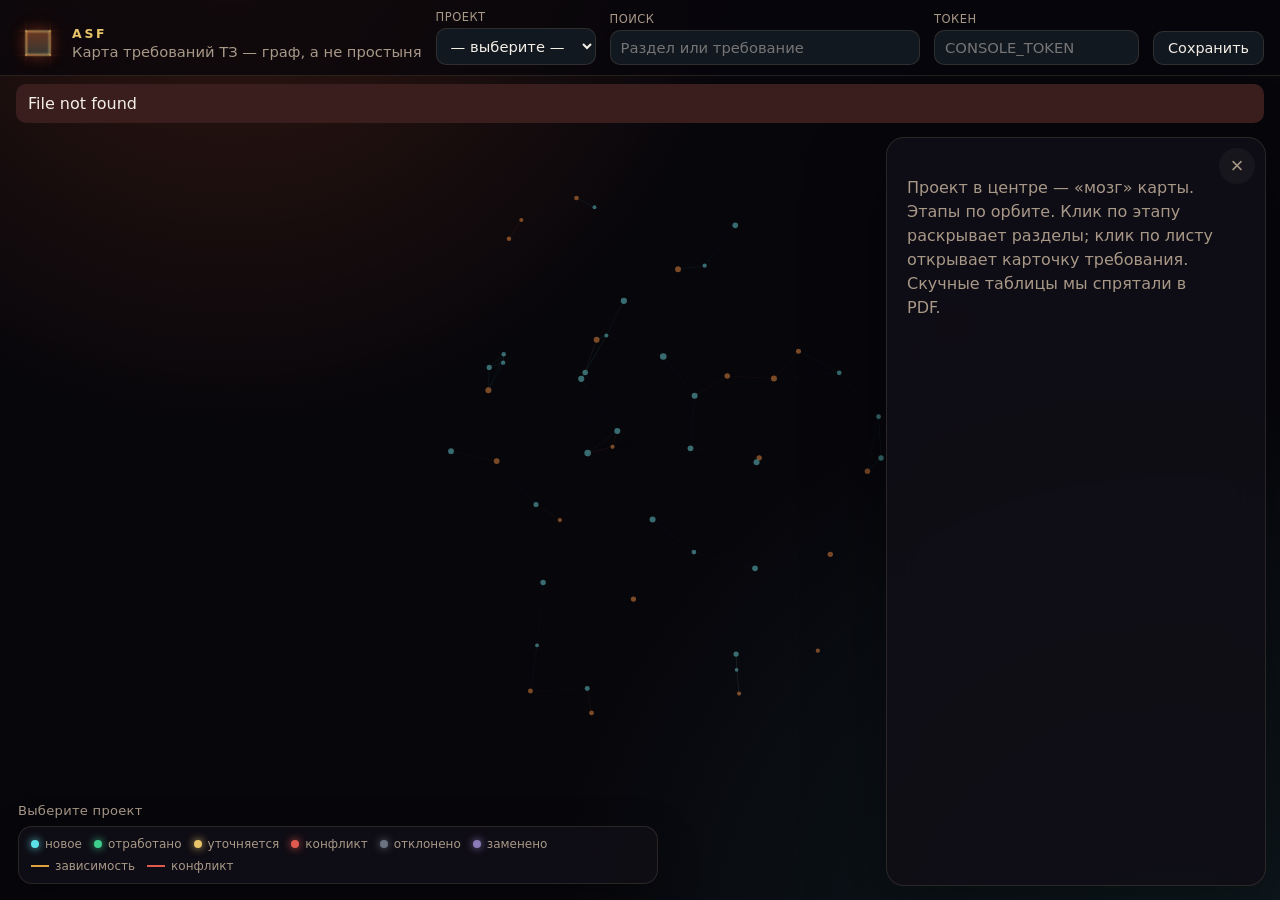
==== apps/console/index.html @ aa788b76 "Ship MVP Discovery, Mini App, and owner TZ console. Co-authored-by: Cursor <cursoragent@cursor.com>" ====
<!DOCTYPE html>
<html lang="ru">
<head>
  <meta charset="UTF-8" />
  <meta name="viewport" content="width=device-width, initial-scale=1" />
  <title>ASF — Консоль ТЗ</title>
  <link rel="stylesheet" href="./styles.css?v=12" />
  <script src="./vendor/vis-network.min.js"></script>
</head>
<body>
  <canvas id="foundry-field" class="foundry-field" aria-hidden="true"></canvas>
  <a class="skip" href="#graph">К карте</a>
  <header class="top">
    <div class="brand-block">
      <div class="foundry-core mini" aria-hidden="true">
        <div class="foundry-cube">
          <i class="f"></i><i class="bk"></i><i class="l"></i><i class="r"></i><i class="u"></i><i class="d"></i>
        </div>
      </div>
      <div>
        <div class="brand">ASF</div>
        <div class="sub">Карта требований ТЗ — граф, а не простыня</div>
      </div>
    </div>
    <label class="field inline">
      Проект
      <select id="project-select">
        <option value="">— выберите —</option>
      </select>
    </label>
    <label class="field inline search-field">
      Поиск
      <input id="graph-search" type="search" placeholder="Раздел или требование" autocomplete="off" />
    </label>
    <label class="field inline token-field">
      Токен
      <input id="console-token" type="password" autocomplete="off" placeholder="CONSOLE_TOKEN" />
    </label>
    <button type="button" id="token-save" class="btn">Сохранить</button>
  </header>

  <div id="auth-banner" class="banner hidden">Нужен CONSOLE_TOKEN. Вставьте его в шапку и сохраните.</div>
  <div id="error-banner" class="banner error hidden"></div>

  <main class="map">
    <div id="graph" class="graph"></div>
    <div class="hud" id="hud">
      <div id="hud-stats" class="hud-stats">Выберите проект</div>
      <div class="legend" aria-label="Легенда">
        <span class="lg"><i class="dot new"></i> новое</span>
        <span class="lg"><i class="dot processed"></i> отработано</span>
        <span class="lg"><i class="dot needs_clarification"></i> уточняется</span>
        <span class="lg"><i class="dot conflict"></i> конфликт</span>
        <span class="lg"><i class="dot rejected"></i> отклонено</span>
        <span class="lg"><i class="dot superseded"></i> заменено</span>
        <span class="lg edge"><i class="line dep"></i> зависимость</span>
        <span class="lg edge"><i class="line conf"></i> конфликт</span>
      </div>
    </div>
    <aside id="panel" class="sheet">
      <button type="button" id="panel-close" class="sheet-close" title="К обзору проекта">×</button>
      <p class="hint" id="panel-hint">Проект в центре — «мозг» карты. Этапы по орбите. Клик по этапу раскрывает разделы; клик по листу открывает карточку требования. Скучные таблицы мы спрятали в PDF.</p>
      <div id="panel-body" class="hidden"></div>
    </aside>
  </main>

  <script src="./foundry.js?v=12"></script>
  <script src="./app.js?v=13"></script>
</body>
</html>
---- apps/console/styles.css ----
:root {
  --bg: #07060b;
  --panel: rgba(16, 14, 22, 0.88);
  --text: #f4efe6;
  --muted: #a89888;
  --accent: #e8c36a;
  --accent-2: #5ce1e6;
  --ember: #ff6b2c;
  --line: rgba(255, 214, 160, 0.12);
  --radius: 18px;
  --control: 10px;
  --ring: #5ce1e6;
  --ease: cubic-bezier(0.16, 1, 0.3, 1);
  --new: #5ce1e6;
  --processed: #3ecf8e;
  --needs_clarification: #e8c36a;
  --conflict: #e05a4f;
  --rejected: #6b7380;
  --superseded: #8b7bb8;
  --struct: #4b5a6a;
  --dep: #e4a23c;
  color-scheme: dark;
  font-family: "Segoe UI", "SF Pro Text", system-ui, sans-serif;
}

* { box-sizing: border-box; }

html, body {
  margin: 0;
  background:
    radial-gradient(circle at 18% -10%, rgba(255, 107, 44, 0.18), transparent 36%),
    radial-gradient(circle at 92% 110%, rgba(92, 225, 230, 0.1), transparent 42%),
    var(--bg);
  color: var(--text);
  height: 100%;
  min-height: 100vh;
  display: flex;
  flex-direction: column;
}

.foundry-field {
  position: fixed;
  inset: 0;
  width: 100%;
  height: 100%;
  z-index: 0;
  pointer-events: none;
  opacity: 0.55;
}

::selection {
  background: rgba(228, 194, 122, 0.32);
  color: var(--text);
}

:focus-visible {
  outline: 2px solid var(--ring);
  outline-offset: 2px;
}

.skip {
  position: absolute;
  left: -999px;
  top: 10px;
  z-index: 20;
  padding: 8px 12px;
  border-radius: 8px;
  background: var(--accent);
  color: #1a1408;
  font-weight: 600;
  text-decoration: none;
}
.skip:focus {
  left: 12px;
}

.top {
  display: flex;
  flex-wrap: wrap;
  gap: 10px 14px;
  align-items: flex-end;
  padding: 10px 16px;
  border-bottom: 1px solid var(--line);
  background: rgba(8, 6, 12, 0.72);
  backdrop-filter: blur(16px);
  position: relative;
  z-index: 3;
}

.brand-block {
  margin-right: auto;
  display: flex;
  align-items: center;
  gap: 12px;
}
.foundry-core {
  width: 44px;
  height: 44px;
  perspective: 240px;
  flex-shrink: 0;
}
.foundry-core.mini .foundry-cube i { inset: 10px; }
.foundry-cube {
  width: 100%;
  height: 100%;
  position: relative;
  transform-style: preserve-3d;
  animation: asf-spin-core 18s linear infinite;
}
.foundry-cube i {
  position: absolute;
  inset: 10px;
  border: 1px solid rgba(232, 195, 106, 0.55);
  background: linear-gradient(135deg, rgba(255, 107, 44, 0.28), rgba(92, 225, 230, 0.12));
  box-shadow: 0 0 18px rgba(255, 107, 44, 0.25);
}
.foundry-cube .f { transform: translateZ(12px); }
.foundry-cube .bk { transform: rotateY(180deg) translateZ(12px); }
.foundry-cube .l { transform: rotateY(-90deg) translateZ(12px); }
.foundry-cube .r { transform: rotateY(90deg) translateZ(12px); }
.foundry-cube .u { transform: rotateX(90deg) translateZ(12px); }
.foundry-cube .d { transform: rotateX(-90deg) translateZ(12px); }
@keyframes asf-spin-core {
  from { transform: rotateX(-18deg) rotateY(0deg); }
  to { transform: rotateX(-18deg) rotateY(360deg); }
}
.brand {
  font-size: 0.78rem;
  font-weight: 700;
  letter-spacing: 0.22em;
  color: var(--accent);
}
.sub { color: var(--muted); font-size: 0.92rem; margin-top: 2px; }

.field {
  display: grid;
  gap: 4px;
  color: var(--muted);
  font-size: 0.72rem;
  letter-spacing: 0.04em;
  text-transform: uppercase;
}
.field.inline { min-width: 160px; }
.search-field { min-width: 200px; flex: 1; }
.token-field { min-width: 160px; }

select, input, textarea {
  background: #121820;
  color: var(--text);
  border: 1px solid var(--line);
  border-radius: var(--control);
  padding: 8px 10px;
  font-size: 0.92rem;
  font-family: inherit;
  text-transform: none;
  letter-spacing: 0;
  transition: border-color 0.18s var(--ease), background 0.18s var(--ease);
}
select:hover, input:hover, textarea:hover {
  border-color: rgba(255, 255, 255, 0.16);
}
select:focus-visible, input:focus-visible, textarea:focus-visible {
  border-color: var(--accent-2);
  outline: 2px solid rgba(126, 179, 255, 0.35);
  outline-offset: 0;
}
textarea { resize: vertical; min-height: 72px; }

input[type="file"] {
  font-size: 0.82rem;
  padding: 6px;
}
input[type="file"]::file-selector-button {
  appearance: none;
  margin-right: 10px;
  border: 1px solid var(--line);
  background: #1a222c;
  color: var(--text);
  border-radius: 8px;
  padding: 6px 10px;
  cursor: pointer;
}

.btn {
  appearance: none;
  border: 1px solid var(--line);
  background: #121820;
  color: var(--text);
  border-radius: var(--control);
  padding: 8px 14px;
  cursor: pointer;
  font-family: inherit;
  font-size: 0.9rem;
  transition: background 0.18s var(--ease), border-color 0.18s var(--ease),
    color 0.18s var(--ease), transform 0.12s var(--ease), filter 0.18s var(--ease);
}
.btn:hover { border-color: rgba(228, 194, 122, 0.45); background: #171e28; }
.btn:active { transform: scale(0.98); }
.btn:disabled { opacity: 0.5; cursor: not-allowed; transform: none; }
.btn.primary {
  background: var(--accent);
  border-color: var(--accent);
  color: #1a1408;
  font-weight: 600;
}
.btn.primary:hover { filter: brightness(1.06); border-color: var(--accent); }
.btn.danger { border-color: var(--conflict); color: #ffb4ac; }
.btn.danger:hover { background: rgba(224, 90, 79, 0.12); }
.btn.ghost { background: transparent; }

.banner {
  margin: 8px 16px 0;
  padding: 10px 12px;
  border-radius: 10px;
  background: #1e2a3a;
  color: var(--text);
  position: relative;
  z-index: 3;
}
.banner.error { background: #3a1e1e; }
.hidden { display: none !important; }

.graph {
  width: 100%;
  height: 100%;
  min-height: 480px;
  position: relative;
  z-index: 1;
  background: transparent;
}

.map {
  flex: 1;
  position: relative;
  min-height: 0;
  z-index: 1;
}

.hud {
  position: absolute;
  left: 18px;
  bottom: 16px;
  z-index: 2;
  max-width: min(640px, calc(100% - 420px));
  pointer-events: none;
}

.hud-stats {
  font-size: 0.82rem;
  color: var(--muted);
  margin-bottom: 8px;
  letter-spacing: 0.02em;
}

.legend {
  display: flex;
  flex-wrap: wrap;
  gap: 8px 12px;
  font-size: 0.75rem;
  color: var(--muted);
  background: var(--panel);
  border: 1px solid var(--line);
  border-radius: 14px;
  padding: 10px 12px;
  backdrop-filter: blur(16px);
  box-shadow: 0 12px 40px rgba(0, 0, 0, 0.28);
}
.lg { display: inline-flex; align-items: center; gap: 6px; }
.dot {
  width: 8px;
  height: 8px;
  border-radius: 50%;
  display: inline-block;
  box-shadow: 0 0 8px currentColor;
}
.dot.new { background: var(--new); color: var(--new); }
.dot.processed { background: var(--processed); color: var(--processed); }
.dot.needs_clarification { background: var(--needs_clarification); color: var(--needs_clarification); }
.dot.conflict { background: var(--conflict); color: var(--conflict); }
.dot.rejected { background: var(--rejected); color: var(--rejected); }
.dot.superseded { background: var(--superseded); color: var(--superseded); }
.dot.stage { background: var(--accent-2); color: var(--accent-2); }
.dot.topic { background: #5aa7c8; color: #5aa7c8; }
.dot.project { background: var(--accent); color: var(--accent); }
.line {
  width: 18px;
  height: 0;
  border-top: 2px solid var(--struct);
  display: inline-block;
}
.line.dep { border-top-color: var(--dep); }
.line.conf { border-top-color: var(--conflict); }

.sheet {
  position: absolute;
  top: 14px;
  right: 14px;
  bottom: 14px;
  width: min(380px, calc(100% - 28px));
  padding: 22px 20px 18px;
  overflow: auto;
  background: var(--panel);
  border: 1px solid var(--line);
  border-radius: var(--radius);
  box-shadow: 0 24px 80px rgba(0, 0, 0, 0.45);
  backdrop-filter: blur(16px);
  z-index: 2;
  scrollbar-width: thin;
  scrollbar-color: rgba(255, 255, 255, 0.18) transparent;
}

.sheet-close {
  position: absolute;
  top: 10px;
  right: 10px;
  width: 36px;
  height: 36px;
  border: 0;
  border-radius: 50%;
  background: rgba(255, 255, 255, 0.04);
  color: var(--muted);
  font-size: 1.4rem;
  line-height: 1;
  cursor: pointer;
  transition: color 0.18s var(--ease), background 0.18s var(--ease);
}
.sheet-close:hover { color: var(--text); background: rgba(255, 255, 255, 0.08); }

.hint { color: var(--muted); line-height: 1.5; padding-right: 24px; }
.kicker {
  font-size: 0.7rem;
  letter-spacing: 0.16em;
  text-transform: uppercase;
  color: var(--accent);
  margin: 0 0 8px;
  display: flex;
  flex-wrap: wrap;
  align-items: center;
  gap: 8px;
}
.sheet h2 {
  font-family: Georgia, "Times New Roman", serif;
  font-size: 1.45rem;
  font-weight: 500;
  line-height: 1.25;
  margin: 0 0 14px;
  padding-right: 28px;
}
.sheet h3 {
  font-size: 0.72rem;
  letter-spacing: 0.14em;
  text-transform: uppercase;
  color: var(--muted);
  margin: 18px 0 8px;
}
.meta { font-size: 0.85rem; color: var(--muted); display: grid; gap: 6px; margin-bottom: 14px; }
.meta b { color: var(--text); font-weight: 600; }
.desc {
  background: rgba(255, 255, 255, 0.03);
  border: 1px solid var(--line);
  border-radius: 12px;
  padding: 12px;
  line-height: 1.5;
  margin-bottom: 8px;
  white-space: pre-wrap;
}
.counts {
  display: flex;
  flex-wrap: wrap;
  gap: 8px;
  margin: 0 0 12px;
}
.count-chip {
  font-size: 0.75rem;
  color: var(--muted);
  border: 1px solid var(--line);
  border-radius: 999px;
  padding: 4px 10px;
  display: inline-flex;
  align-items: center;
  gap: 6px;
}

.status-pill {
  display: inline-flex;
  align-items: center;
  letter-spacing: 0.08em;
  font-size: 0.65rem;
  font-weight: 700;
  border-radius: 999px;
  padding: 3px 8px;
  border: 1px solid currentColor;
  background: color-mix(in srgb, currentColor 16%, transparent);
}
.status-pill.new { color: var(--new); }
.status-pill.processed { color: var(--processed); }
.status-pill.needs_clarification { color: var(--needs_clarification); }
.status-pill.conflict { color: var(--conflict); }
.status-pill.rejected { color: var(--rejected); }
.status-pill.superseded { color: var(--superseded); }

.form-row {
  display: grid;
  gap: 8px;
  margin-bottom: 8px;
}
.form-row select,
.form-row input,
.form-row textarea {
  width: 100%;
}

.roster { list-style: none; padding: 0; margin: 0 0 8px; }
.roster li { margin: 0; }
.roster-item {
  width: 100%;
  display: grid;
  grid-template-columns: 22px 1fr auto;
  gap: 10px;
  align-items: center;
  text-align: left;
  background: transparent;
  border: 0;
  border-radius: 10px;
  color: var(--text);
  padding: 10px 8px;
  cursor: pointer;
  font-size: 0.9rem;
  font-family: inherit;
  transition: background 0.18s var(--ease), color 0.18s var(--ease);
}
.roster-icon, .sheet-icon {
  width: 22px;
  height: 22px;
  border-radius: 50%;
  display: block;
}
.sheet-icon {
  width: 48px;
  height: 48px;
  margin: 0 0 10px;
}
.roster-item:hover {
  background: rgba(255, 255, 255, 0.04);
  color: var(--accent);
}
.roster-meta { color: var(--muted); font-size: 0.75rem; white-space: nowrap; }
.roster-title { overflow: hidden; text-overflow: ellipsis; white-space: nowrap; }

.links { list-style: none; padding: 0; margin: 0 0 8px; }
.links li {
  font-size: 0.85rem;
  padding: 8px 0;
  border-bottom: 1px solid var(--line);
  display: flex;
  flex-wrap: wrap;
  gap: 6px;
  align-items: center;
}
.kind-tag {
  display: inline-block;
  font-size: 0.68rem;
  text-transform: uppercase;
  letter-spacing: 0.06em;
  color: var(--muted);
}
.link-peer {
  background: none;
  border: 0;
  color: var(--text);
  cursor: pointer;
  padding: 0;
  font-family: inherit;
  text-decoration: underline;
  text-underline-offset: 3px;
}
.link-peer:hover { color: var(--accent); }
.history { list-style: none; padding: 0; margin: 0 0 8px; font-size: 0.82rem; color: var(--muted); }
.history li { padding: 6px 0; border-bottom: 1px solid var(--line); }

.export-row { display: flex; flex-wrap: wrap; gap: 8px; margin-bottom: 14px; }

.file-list { list-style: none; padding: 0; margin: 0 0 10px; }
.file-row {
  display: flex;
  gap: 10px;
  align-items: flex-start;
  justify-content: space-between;
  padding: 8px 0;
  border-bottom: 1px solid var(--line);
}
.file-main { min-width: 0; display: grid; gap: 2px; }
.file-name { font-weight: 600; word-break: break-word; }
.file-actions { display: flex; flex-wrap: wrap; gap: 6px; flex-shrink: 0; }

@media (max-width: 900px) {
  .hud { max-width: calc(100% - 32px); top: auto; }
  .sheet {
    position: relative;
    top: auto;
    right: auto;
    bottom: auto;
    width: 100%;
    height: 42vh;
    border-radius: 0;
  }
  .map {
    display: flex;
    flex-direction: column;
  }
  .graph { min-height: 360px; flex: 1; }
}

@media (prefers-reduced-motion: reduce) {
  *, *::before, *::after {
    animation-duration: 0.01ms !important;
    animation-iteration-count: 1 !important;
    transition-duration: 0.01ms !important;
    scroll-behavior: auto !important;
  }
  .btn:active { transform: none; }
  .foundry-cube { animation: none; transform: rotateX(-18deg) rotateY(32deg); }
}
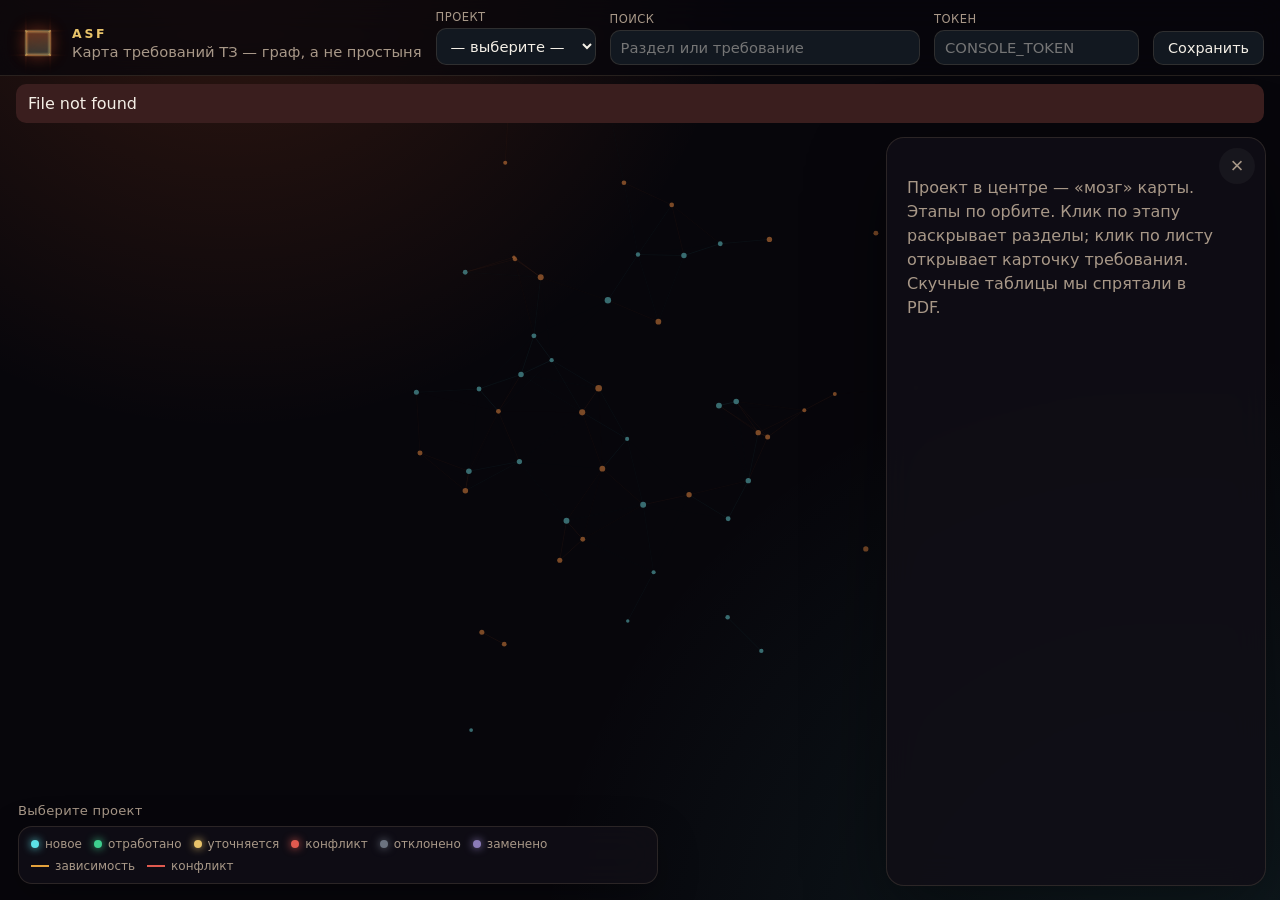
==== commit 9d699fbd: "Ship owner delivery estimates and fix TZ ready/download. Recognize «готово» on the last wrap-up, sen" ====
--- a/apps/console/index.html
+++ b/apps/console/index.html
@@ -4,7 +4,7 @@
   <meta charset="UTF-8" />
   <meta name="viewport" content="width=device-width, initial-scale=1" />
   <title>ASF — Консоль ТЗ</title>
-  <link rel="stylesheet" href="./styles.css?v=12" />
+  <link rel="stylesheet" href="./styles.css?v=13" />
   <script src="./vendor/vis-network.min.js"></script>
 </head>
 <body>
--- a/apps/console/styles.css
+++ b/apps/console/styles.css
@@ -381,6 +381,35 @@
   gap: 6px;
 }
 
+.estimate-hero {
+  margin: 0 0 12px;
+  padding: 12px 14px;
+  border: 1px solid var(--line);
+  border-radius: 12px;
+  background: rgba(232, 195, 106, 0.08);
+}
+.estimate-cost {
+  font-size: 1.35rem;
+  font-weight: 700;
+  color: var(--accent);
+  letter-spacing: 0.02em;
+}
+.estimate-hours {
+  margin-top: 4px;
+  font-size: 0.85rem;
+  color: var(--muted);
+}
+.estimate-rationale {
+  margin: 0 0 14px;
+  padding-left: 1.15rem;
+  color: var(--text);
+  font-size: 0.85rem;
+  line-height: 1.45;
+  display: grid;
+  gap: 6px;
+}
+.estimate-rationale li { color: var(--muted); }
+
 .status-pill {
   display: inline-flex;
   align-items: center;
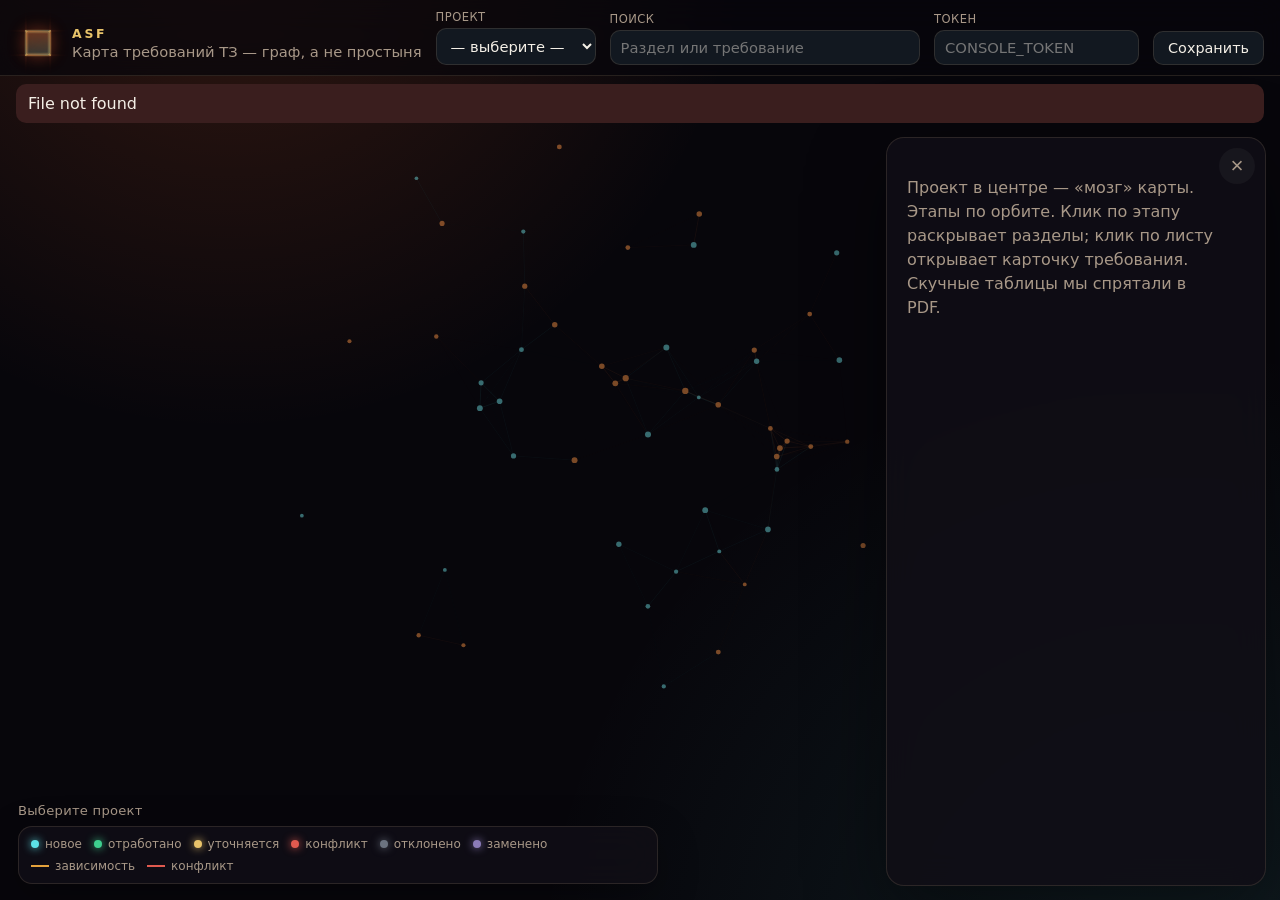
==== commit a05ed6fe: "Accept Bearer console auth and show invalid-token errors. The owner console treated every 401 as a m" ====
--- a/apps/console/index.html
+++ b/apps/console/index.html
@@ -4,7 +4,7 @@
   <meta charset="UTF-8" />
   <meta name="viewport" content="width=device-width, initial-scale=1" />
   <title>ASF — Консоль ТЗ</title>
-  <link rel="stylesheet" href="./styles.css?v=13" />
+  <link rel="stylesheet" href="./styles.css?v=14" />
   <script src="./vendor/vis-network.min.js"></script>
 </head>
 <body>
@@ -65,6 +65,6 @@
   </main>
 
   <script src="./foundry.js?v=12"></script>
-  <script src="./app.js?v=13"></script>
+  <script src="./app.js?v=14"></script>
 </body>
 </html>
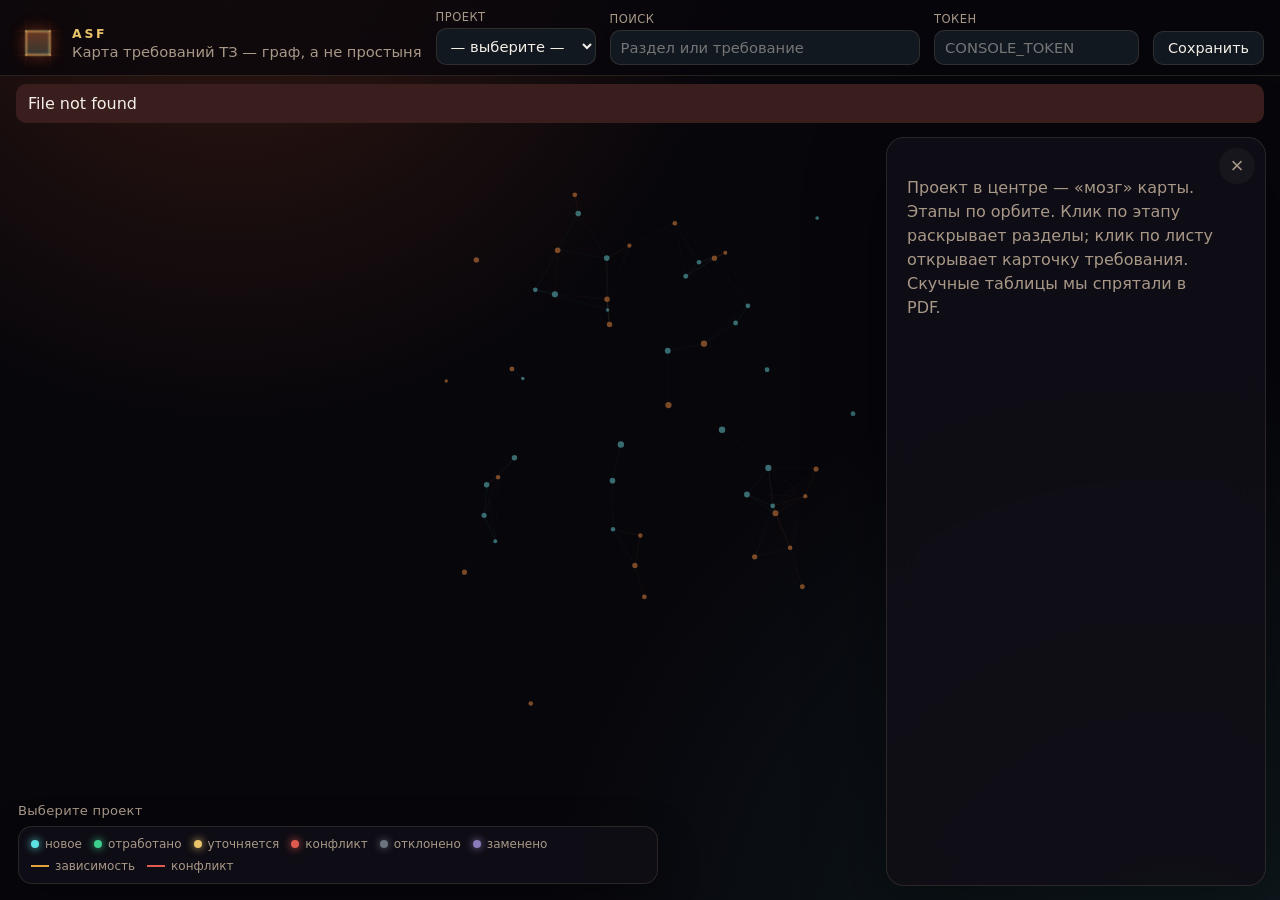
==== commit e4134108: "Add MVP Factory and Intervention Queue (DEC-013). After owner TZ approve, Create MVP takes the in_mv" ====
--- a/apps/console/index.html
+++ b/apps/console/index.html
@@ -4,7 +4,7 @@
   <meta charset="UTF-8" />
   <meta name="viewport" content="width=device-width, initial-scale=1" />
   <title>ASF — Консоль ТЗ</title>
-  <link rel="stylesheet" href="./styles.css?v=14" />
+  <link rel="stylesheet" href="./styles.css?v=15" />
   <script src="./vendor/vis-network.min.js"></script>
 </head>
 <body>
@@ -65,6 +65,6 @@
   </main>
 
   <script src="./foundry.js?v=12"></script>
-  <script src="./app.js?v=14"></script>
+  <script src="./app.js?v=15"></script>
 </body>
 </html>
--- a/apps/console/styles.css
+++ b/apps/console/styles.css
@@ -410,6 +410,39 @@
 }
 .estimate-rationale li { color: var(--muted); }
 
+.factory-hero {
+  margin: 0 0 12px;
+  padding: 12px 14px;
+  border: 1px solid rgba(92, 225, 230, 0.22);
+  border-radius: 12px;
+  background: rgba(92, 225, 230, 0.06);
+}
+.factory-status {
+  font-size: 1.05rem;
+  font-weight: 700;
+  color: var(--accent-2);
+  letter-spacing: 0.02em;
+  margin-bottom: 6px;
+}
+.factory-queue {
+  list-style: none;
+  margin: 0 0 14px;
+  padding: 0;
+  display: grid;
+  gap: 10px;
+}
+.factory-iv {
+  padding: 10px 12px;
+  border: 1px solid var(--line);
+  border-radius: 12px;
+  background: rgba(16, 14, 22, 0.55);
+}
+.factory-iv-title {
+  font-weight: 650;
+  color: var(--accent);
+  margin-bottom: 4px;
+}
+
 .status-pill {
   display: inline-flex;
   align-items: center;
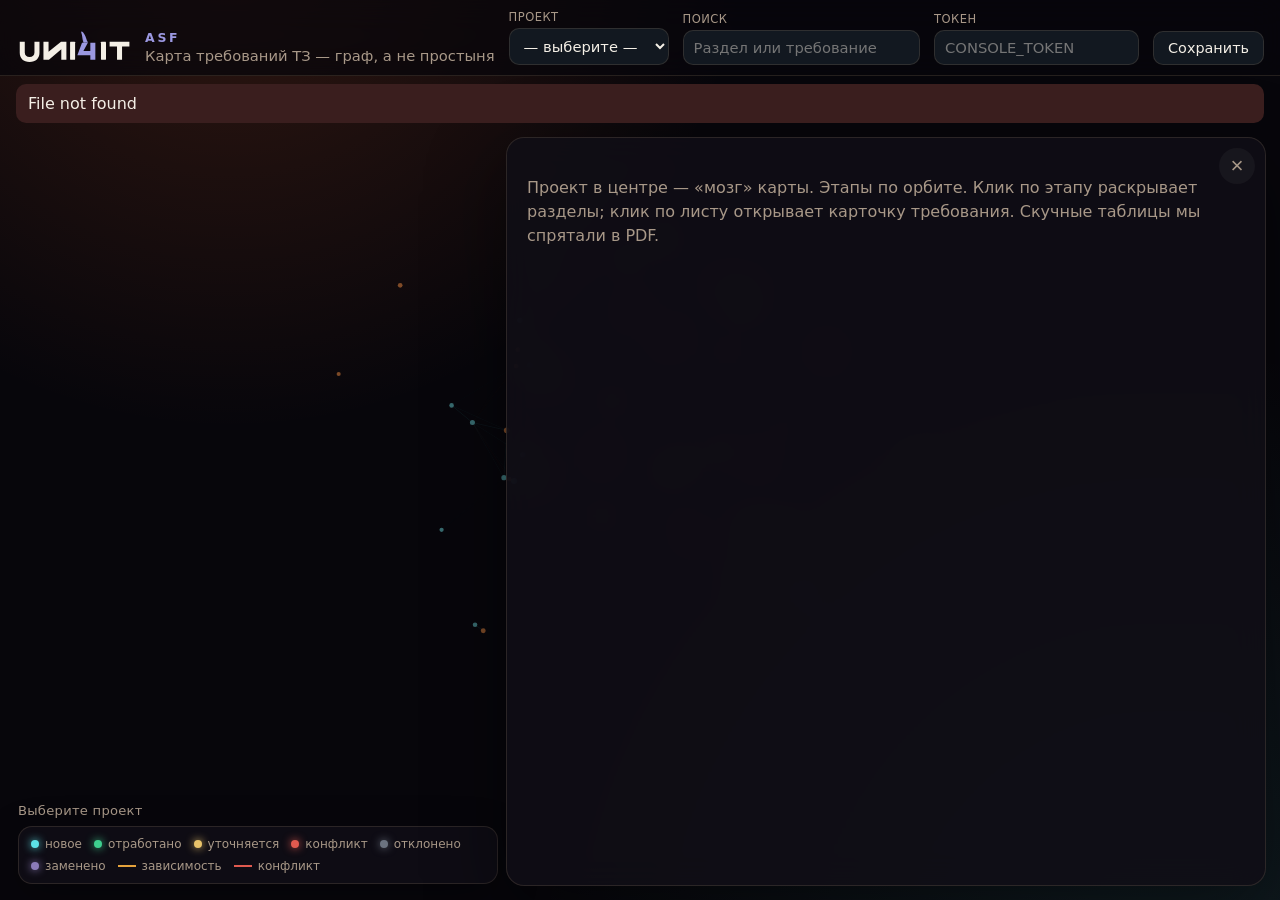
==== commit 19f9d09e: "feat(brand): логотип UNI4IT и маскот-единорожка в Mini App Векторный lockup (full / wordmark / mark)" ====
--- a/apps/console/index.html
+++ b/apps/console/index.html
@@ -4,7 +4,7 @@
   <meta charset="UTF-8" />
   <meta name="viewport" content="width=device-width, initial-scale=1" />
   <title>ASF — Консоль ТЗ</title>
-  <link rel="stylesheet" href="./styles.css?v=15" />
+  <link rel="stylesheet" href="./styles.css?v=16" />
   <script src="./vendor/vis-network.min.js"></script>
 </head>
 <body>
@@ -12,11 +12,7 @@
   <a class="skip" href="#graph">К карте</a>
   <header class="top">
     <div class="brand-block">
-      <div class="foundry-core mini" aria-hidden="true">
-        <div class="foundry-cube">
-          <i class="f"></i><i class="bk"></i><i class="l"></i><i class="r"></i><i class="u"></i><i class="d"></i>
-        </div>
-      </div>
+      <img class="brand-logo" src="./brand/logo-wordmark-on-dark.svg" alt="UNI4IT" width="150" height="46" />
       <div>
         <div class="brand">ASF</div>
         <div class="sub">Карта требований ТЗ — граф, а не простыня</div>
--- a/apps/console/styles.css
+++ b/apps/console/styles.css
@@ -19,6 +19,9 @@
   --superseded: #8b7bb8;
   --struct: #4b5a6a;
   --dep: #e4a23c;
+  --brand-navy: #222b45;
+  --brand-lavender: #9b98e1;
+  --brand-lavender-deep: #6f6cb8;
   color-scheme: dark;
   font-family: "Segoe UI", "SF Pro Text", system-ui, sans-serif;
 }
@@ -93,42 +96,17 @@
   align-items: center;
   gap: 12px;
 }
-.foundry-core {
-  width: 44px;
-  height: 44px;
-  perspective: 240px;
+.brand-logo {
+  display: block;
+  height: 36px;
+  width: auto;
   flex-shrink: 0;
-}
-.foundry-core.mini .foundry-cube i { inset: 10px; }
-.foundry-cube {
-  width: 100%;
-  height: 100%;
-  position: relative;
-  transform-style: preserve-3d;
-  animation: asf-spin-core 18s linear infinite;
-}
-.foundry-cube i {
-  position: absolute;
-  inset: 10px;
-  border: 1px solid rgba(232, 195, 106, 0.55);
-  background: linear-gradient(135deg, rgba(255, 107, 44, 0.28), rgba(92, 225, 230, 0.12));
-  box-shadow: 0 0 18px rgba(255, 107, 44, 0.25);
-}
-.foundry-cube .f { transform: translateZ(12px); }
-.foundry-cube .bk { transform: rotateY(180deg) translateZ(12px); }
-.foundry-cube .l { transform: rotateY(-90deg) translateZ(12px); }
-.foundry-cube .r { transform: rotateY(90deg) translateZ(12px); }
-.foundry-cube .u { transform: rotateX(90deg) translateZ(12px); }
-.foundry-cube .d { transform: rotateX(-90deg) translateZ(12px); }
-@keyframes asf-spin-core {
-  from { transform: rotateX(-18deg) rotateY(0deg); }
-  to { transform: rotateX(-18deg) rotateY(360deg); }
 }
 .brand {
   font-size: 0.78rem;
   font-weight: 700;
   letter-spacing: 0.22em;
-  color: var(--accent);
+  color: var(--brand-lavender);
 }
 .sub { color: var(--muted); font-size: 0.92rem; margin-top: 2px; }
 
@@ -241,7 +219,7 @@
   left: 18px;
   bottom: 16px;
   z-index: 2;
-  max-width: min(640px, calc(100% - 420px));
+  max-width: min(640px, calc(100% - 800px));
   pointer-events: none;
 }
 
@@ -296,7 +274,8 @@
   top: 14px;
   right: 14px;
   bottom: 14px;
-  width: min(380px, calc(100% - 28px));
+  width: min(760px, calc(100% - 28px));
+  max-width: calc(100vw - 28px);
   padding: 22px 20px 18px;
   overflow: auto;
   background: var(--panel);
@@ -409,6 +388,24 @@
   gap: 6px;
 }
 .estimate-rationale li { color: var(--muted); }
+.client-estimate-hero {
+  border-color: rgba(92, 225, 230, 0.28);
+  background: rgba(92, 225, 230, 0.06);
+}
+.client-estimate-report {
+  margin: 0 0 14px;
+  padding: 10px 12px;
+  border: 1px solid var(--line);
+  border-radius: 10px;
+  background: rgba(0, 0, 0, 0.2);
+  color: var(--muted);
+  font: inherit;
+  font-size: 0.82rem;
+  line-height: 1.45;
+  white-space: pre-wrap;
+  max-height: 240px;
+  overflow: auto;
+}
 
 .factory-hero {
   margin: 0 0 12px;
@@ -555,6 +552,10 @@
 .file-name { font-weight: 600; word-break: break-word; }
 .file-actions { display: flex; flex-wrap: wrap; gap: 6px; flex-shrink: 0; }
 
+@media (max-width: 1100px) {
+  .hud { max-width: calc(100% - 32px); }
+}
+
 @media (max-width: 900px) {
   .hud { max-width: calc(100% - 32px); top: auto; }
   .sheet {
@@ -563,6 +564,7 @@
     right: auto;
     bottom: auto;
     width: 100%;
+    max-width: none;
     height: 42vh;
     border-radius: 0;
   }
@@ -581,5 +583,4 @@
     scroll-behavior: auto !important;
   }
   .btn:active { transform: none; }
-  .foundry-cube { animation: none; transform: rotateX(-18deg) rotateY(32deg); }
-}
+}
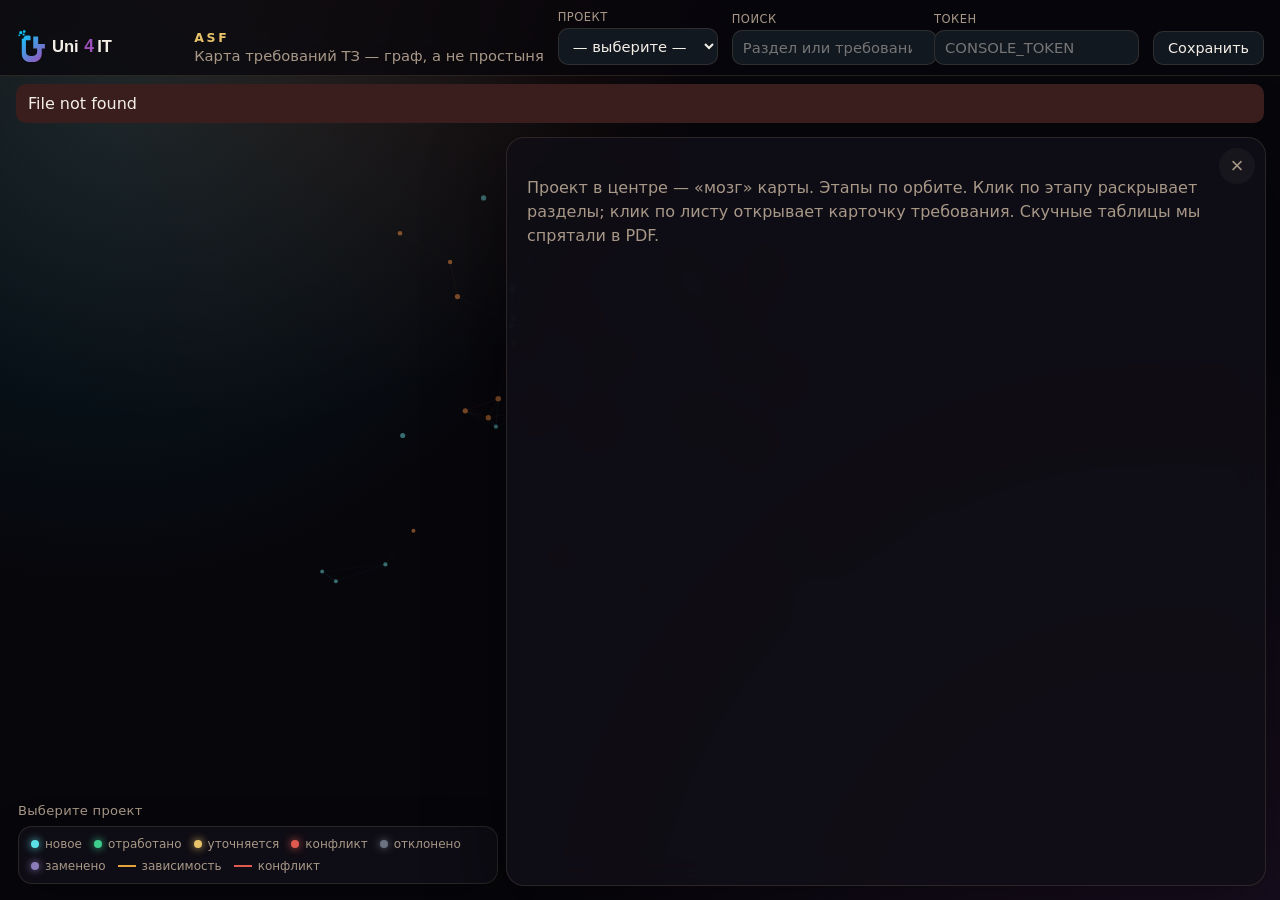
==== commit a193c729: "feat(brand): Uni 4 IT v2 — логотип, живой маскот, короткий копирайт ТЗ Заменяю lockup navy+lavender " ====
--- a/apps/console/index.html
+++ b/apps/console/index.html
@@ -4,7 +4,7 @@
   <meta charset="UTF-8" />
   <meta name="viewport" content="width=device-width, initial-scale=1" />
   <title>ASF — Консоль ТЗ</title>
-  <link rel="stylesheet" href="./styles.css?v=16" />
+  <link rel="stylesheet" href="./styles.css?v=17" />
   <script src="./vendor/vis-network.min.js"></script>
 </head>
 <body>
@@ -12,7 +12,7 @@
   <a class="skip" href="#graph">К карте</a>
   <header class="top">
     <div class="brand-block">
-      <img class="brand-logo" src="./brand/logo-wordmark-on-dark.svg" alt="UNI4IT" width="150" height="46" />
+      <img class="brand-logo" src="./brand/logo-wordmark-on-dark.svg" alt="Uni 4 IT" width="150" height="40" />
       <div>
         <div class="brand">ASF</div>
         <div class="sub">Карта требований ТЗ — граф, а не простыня</div>
--- a/apps/console/styles.css
+++ b/apps/console/styles.css
@@ -19,9 +19,11 @@
   --superseded: #8b7bb8;
   --struct: #4b5a6a;
   --dep: #e4a23c;
-  --brand-navy: #222b45;
-  --brand-lavender: #9b98e1;
-  --brand-lavender-deep: #6f6cb8;
+  --brand-cyan: #00d2ff;
+  --brand-purple: #9d50bb;
+  --brand-purple-deep: #6b2d8a;
+  --brand-navy: #0b1220;
+  --brand-grad: linear-gradient(135deg, #00d2ff 0%, #9d50bb 100%);
   color-scheme: dark;
   font-family: "Segoe UI", "SF Pro Text", system-ui, sans-serif;
 }
@@ -31,8 +33,9 @@
 html, body {
   margin: 0;
   background:
-    radial-gradient(circle at 18% -10%, rgba(255, 107, 44, 0.18), transparent 36%),
-    radial-gradient(circle at 92% 110%, rgba(92, 225, 230, 0.1), transparent 42%),
+    radial-gradient(circle at 18% -10%, rgba(255, 107, 44, 0.16), transparent 36%),
+    radial-gradient(circle at 8% 12%, rgba(0, 210, 255, 0.12), transparent 34%),
+    radial-gradient(circle at 92% 110%, rgba(157, 80, 187, 0.14), transparent 42%),
     var(--bg);
   color: var(--text);
   height: 100%;
@@ -106,7 +109,7 @@
   font-size: 0.78rem;
   font-weight: 700;
   letter-spacing: 0.22em;
-  color: var(--brand-lavender);
+  color: var(--accent);
 }
 .sub { color: var(--muted); font-size: 0.92rem; margin-top: 2px; }
 
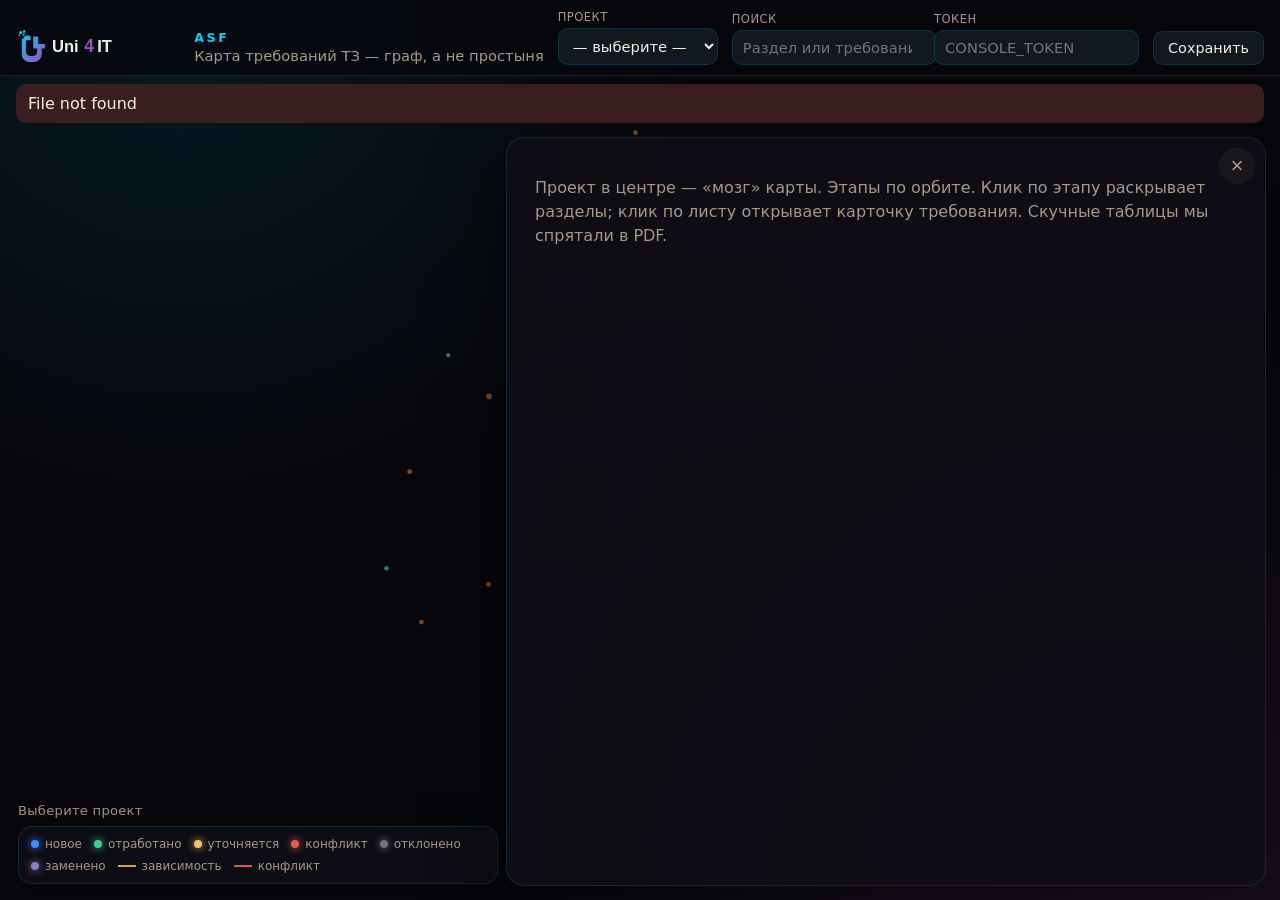
==== commit 51c6ed53: "07.09.2026, 00:00, Update Owner TZ Console" ====
--- a/apps/console/index.html
+++ b/apps/console/index.html
@@ -4,7 +4,7 @@
   <meta charset="UTF-8" />
   <meta name="viewport" content="width=device-width, initial-scale=1" />
   <title>ASF — Консоль ТЗ</title>
-  <link rel="stylesheet" href="./styles.css?v=17" />
+  <link rel="stylesheet" href="./styles.css?v=18" />
   <script src="./vendor/vis-network.min.js"></script>
 </head>
 <body>
@@ -54,6 +54,7 @@
       </div>
     </div>
     <aside id="panel" class="sheet">
+      <div id="sheet-resizer" class="sheet-resizer" role="separator" aria-orientation="vertical" title="Ширина панели"></div>
       <button type="button" id="panel-close" class="sheet-close" title="К обзору проекта">×</button>
       <p class="hint" id="panel-hint">Проект в центре — «мозг» карты. Этапы по орбите. Клик по этапу раскрывает разделы; клик по листу открывает карточку требования. Скучные таблицы мы спрятали в PDF.</p>
       <div id="panel-body" class="hidden"></div>
@@ -61,6 +62,6 @@
   </main>
 
   <script src="./foundry.js?v=12"></script>
-  <script src="./app.js?v=15"></script>
+  <script src="./app.js?v=16"></script>
 </body>
 </html>
--- a/apps/console/styles.css
+++ b/apps/console/styles.css
@@ -3,15 +3,17 @@
   --panel: rgba(16, 14, 22, 0.88);
   --text: #f4efe6;
   --muted: #a89888;
-  --accent: #e8c36a;
-  --accent-2: #5ce1e6;
+  --accent: #00d2ff;
+  --accent-pressed: #12b8e0;
+  --accent-text: #061318;
+  --accent-2: #9d50bb;
   --ember: #ff6b2c;
-  --line: rgba(255, 214, 160, 0.12);
+  --line: rgba(0, 210, 255, 0.14);
   --radius: 18px;
   --control: 10px;
-  --ring: #5ce1e6;
+  --ring: #00d2ff;
   --ease: cubic-bezier(0.16, 1, 0.3, 1);
-  --new: #5ce1e6;
+  --new: #3d8bfd;
   --processed: #3ecf8e;
   --needs_clarification: #e8c36a;
   --conflict: #e05a4f;
@@ -33,9 +35,8 @@
 html, body {
   margin: 0;
   background:
-    radial-gradient(circle at 18% -10%, rgba(255, 107, 44, 0.16), transparent 36%),
-    radial-gradient(circle at 8% 12%, rgba(0, 210, 255, 0.12), transparent 34%),
-    radial-gradient(circle at 92% 110%, rgba(157, 80, 187, 0.14), transparent 42%),
+    radial-gradient(circle at 14% 0%, rgba(0, 210, 255, 0.1), transparent 38%),
+    radial-gradient(circle at 92% 108%, rgba(157, 80, 187, 0.15), transparent 44%),
     var(--bg);
   color: var(--text);
   height: 100%;
@@ -55,7 +56,7 @@
 }
 
 ::selection {
-  background: rgba(228, 194, 122, 0.32);
+  background: rgba(0, 210, 255, 0.28);
   color: var(--text);
 }
 
@@ -72,7 +73,7 @@
   padding: 8px 12px;
   border-radius: 8px;
   background: var(--accent);
-  color: #1a1408;
+  color: var(--accent-text);
   font-weight: 600;
   text-decoration: none;
 }
@@ -141,8 +142,8 @@
   border-color: rgba(255, 255, 255, 0.16);
 }
 select:focus-visible, input:focus-visible, textarea:focus-visible {
-  border-color: var(--accent-2);
-  outline: 2px solid rgba(126, 179, 255, 0.35);
+  border-color: var(--ring);
+  outline: 2px solid rgba(0, 210, 255, 0.35);
   outline-offset: 0;
 }
 textarea { resize: vertical; min-height: 72px; }
@@ -175,16 +176,16 @@
   transition: background 0.18s var(--ease), border-color 0.18s var(--ease),
     color 0.18s var(--ease), transform 0.12s var(--ease), filter 0.18s var(--ease);
 }
-.btn:hover { border-color: rgba(228, 194, 122, 0.45); background: #171e28; }
+.btn:hover { border-color: rgba(0, 210, 255, 0.45); background: #171e28; }
 .btn:active { transform: scale(0.98); }
 .btn:disabled { opacity: 0.5; cursor: not-allowed; transform: none; }
 .btn.primary {
-  background: var(--accent);
-  border-color: var(--accent);
-  color: #1a1408;
+  background: var(--brand-grad);
+  border-color: transparent;
+  color: var(--accent-text);
   font-weight: 600;
 }
-.btn.primary:hover { filter: brightness(1.06); border-color: var(--accent); }
+.btn.primary:hover { filter: brightness(1.06); border-color: transparent; }
 .btn.danger { border-color: var(--conflict); color: #ffb4ac; }
 .btn.danger:hover { background: rgba(224, 90, 79, 0.12); }
 .btn.ghost { background: transparent; }
@@ -278,8 +279,9 @@
   right: 14px;
   bottom: 14px;
   width: min(760px, calc(100% - 28px));
+  min-width: 420px;
   max-width: calc(100vw - 28px);
-  padding: 22px 20px 18px;
+  padding: 22px 20px 18px 28px;
   overflow: auto;
   background: var(--panel);
   border: 1px solid var(--line);
@@ -290,6 +292,100 @@
   scrollbar-width: thin;
   scrollbar-color: rgba(255, 255, 255, 0.18) transparent;
 }
+
+.sheet-resizer {
+  position: absolute;
+  left: 0;
+  top: 0;
+  bottom: 0;
+  width: 10px;
+  cursor: ew-resize;
+  z-index: 4;
+}
+.sheet-resizer:hover { background: rgba(0, 210, 255, 0.12); }
+
+.sheet-section {
+  margin: 18px 0 22px;
+  padding: 14px 12px 12px;
+  border-top: 1px solid var(--line);
+}
+.sheet-section-title {
+  font-size: 0.78rem;
+  letter-spacing: 0.16em;
+  text-transform: uppercase;
+  color: var(--accent);
+  margin: 0 0 12px;
+}
+.customer-line {
+  margin: -6px 0 12px;
+  color: var(--muted);
+  font-size: 0.95rem;
+}
+.pipeline-spine {
+  display: grid;
+  grid-template-columns: repeat(7, minmax(0, 1fr));
+  gap: 4px;
+  margin-bottom: 10px;
+}
+.spine-cell {
+  font-size: 0.68rem;
+  letter-spacing: 0.04em;
+  text-align: center;
+  padding: 6px 4px;
+  border-bottom: 2px solid var(--struct);
+  color: var(--muted);
+}
+.spine-cell.current {
+  color: var(--text);
+  border-bottom-color: var(--accent);
+  font-weight: 600;
+}
+.pipeline-cols {
+  display: grid;
+  grid-template-columns: 1fr 1fr;
+  gap: 12px;
+  margin-bottom: 12px;
+}
+.col-kicker {
+  font-size: 0.65rem;
+  letter-spacing: 0.14em;
+  text-transform: uppercase;
+  color: var(--muted);
+  margin-bottom: 6px;
+}
+.version-col {
+  list-style: none;
+  margin: 0;
+  padding: 0;
+  display: grid;
+  gap: 4px;
+}
+.version-col li {
+  font-size: 0.8rem;
+  color: var(--muted);
+  padding: 4px 0 4px 8px;
+  border-left: 2px solid var(--struct);
+}
+.version-col li.current {
+  color: var(--text);
+  border-left-color: var(--ember);
+}
+.col-comment {
+  font-size: 0.75rem;
+  margin-top: 2px;
+  color: var(--muted);
+}
+.unread-dot {
+  width: 8px;
+  height: 8px;
+  border-radius: 50%;
+  background: var(--ember);
+  display: inline-block;
+}
+.quote-row { align-items: end; }
+.remark-list { list-style: none; padding: 0; margin: 0 0 10px; }
+.remark-row { padding: 8px 0; border-bottom: 1px solid var(--line); font-size: 0.85rem; }
+.remark-role { color: var(--accent); font-size: 0.7rem; letter-spacing: 0.08em; text-transform: uppercase; margin-right: 8px; }
 
 .sheet-close {
   position: absolute;
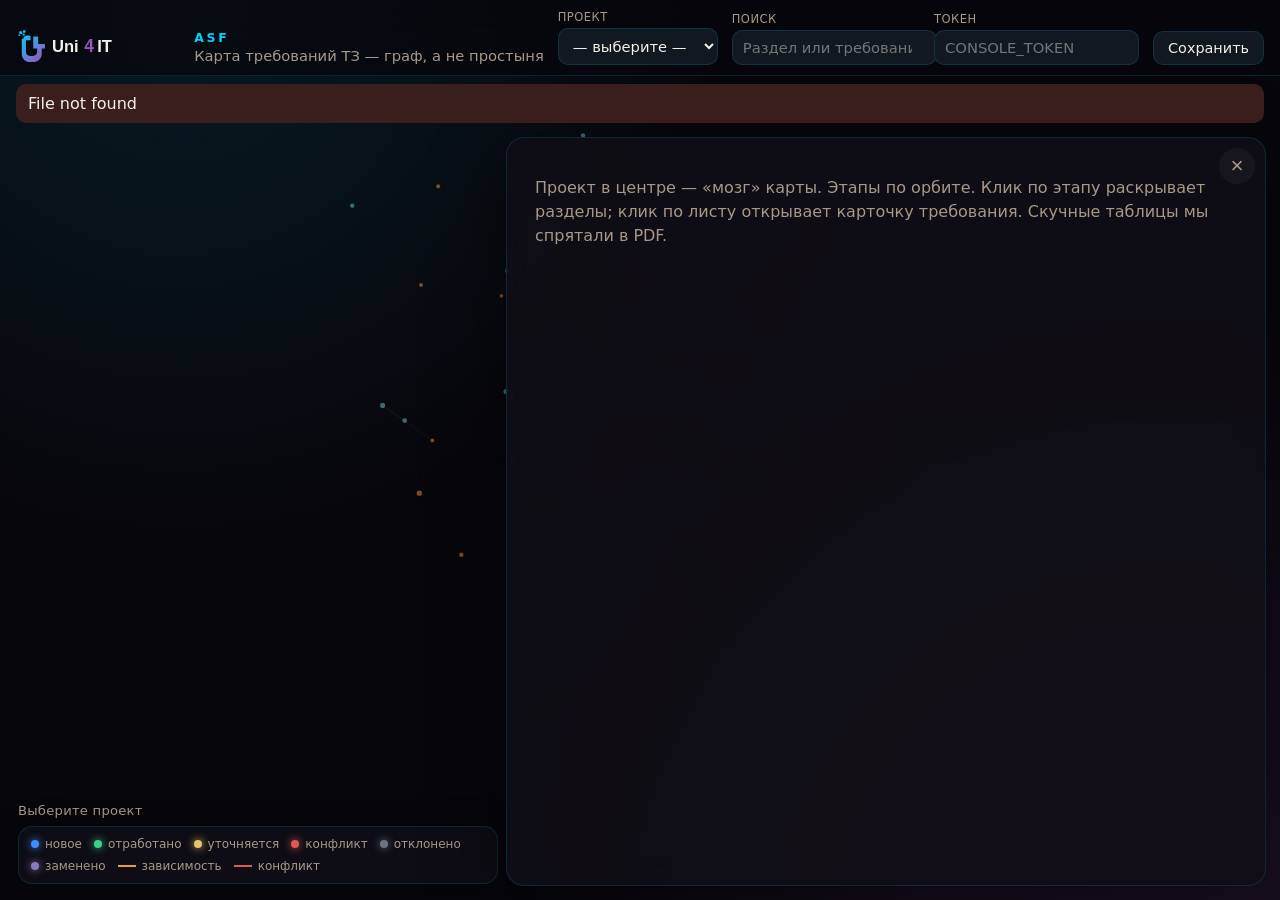
==== commit 6a19edf0: "08.09.2026" ====
--- a/apps/console/index.html
+++ b/apps/console/index.html
@@ -4,7 +4,7 @@
   <meta charset="UTF-8" />
   <meta name="viewport" content="width=device-width, initial-scale=1" />
   <title>ASF — Консоль ТЗ</title>
-  <link rel="stylesheet" href="./styles.css?v=18" />
+  <link rel="stylesheet" href="./styles.css?v=19" />
   <script src="./vendor/vis-network.min.js"></script>
 </head>
 <body>
@@ -62,6 +62,6 @@
   </main>
 
   <script src="./foundry.js?v=12"></script>
-  <script src="./app.js?v=16"></script>
+  <script src="./app.js?v=17"></script>
 </body>
 </html>
--- a/apps/console/styles.css
+++ b/apps/console/styles.css
@@ -332,13 +332,53 @@
   letter-spacing: 0.04em;
   text-align: center;
   padding: 6px 4px;
+  border: 0;
   border-bottom: 2px solid var(--struct);
   color: var(--muted);
+  background: transparent;
+  cursor: pointer;
+  font-family: inherit;
 }
 .spine-cell.current {
   color: var(--text);
   border-bottom-color: var(--accent);
   font-weight: 600;
+}
+.spine-cell.viewing {
+  background: color-mix(in srgb, var(--accent) 12%, transparent);
+}
+.spine-cell.has-snap::after {
+  content: "";
+  display: block;
+  width: 5px;
+  height: 5px;
+  margin: 4px auto 0;
+  border-radius: 50%;
+  background: var(--accent);
+}
+.pipeline-nav {
+  display: flex;
+  gap: 8px;
+  margin: 0 0 12px;
+}
+.tz-preview {
+  max-height: 320px;
+  overflow: auto;
+  white-space: pre-wrap;
+  font-size: 0.78rem;
+  line-height: 1.4;
+  padding: 8px;
+  border: 1px solid var(--line);
+  background: var(--panel-2, #12141a);
+}
+.tz-diff {
+  font-size: 0.8rem;
+  margin: 8px 0;
+}
+.hist-old {
+  margin-top: 4px;
+  color: var(--muted);
+  white-space: pre-wrap;
 }
 .pipeline-cols {
   display: grid;
